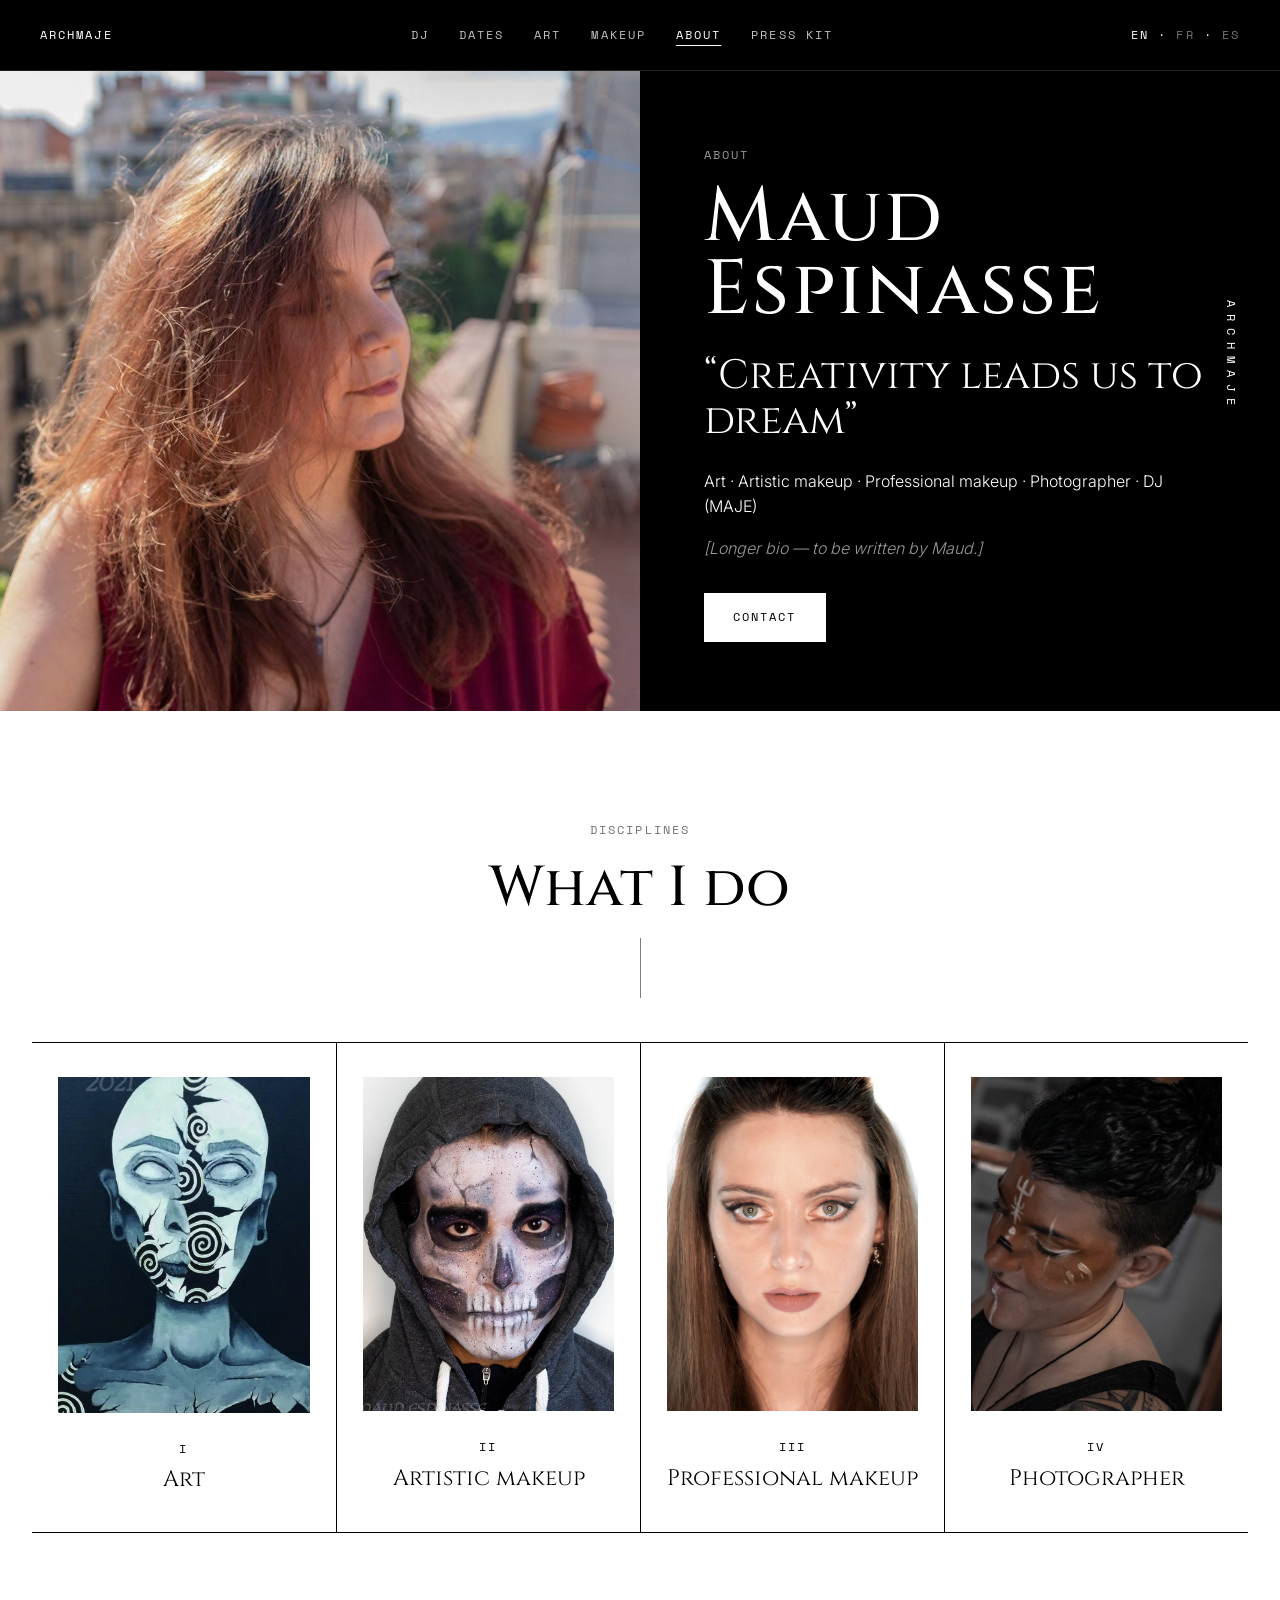
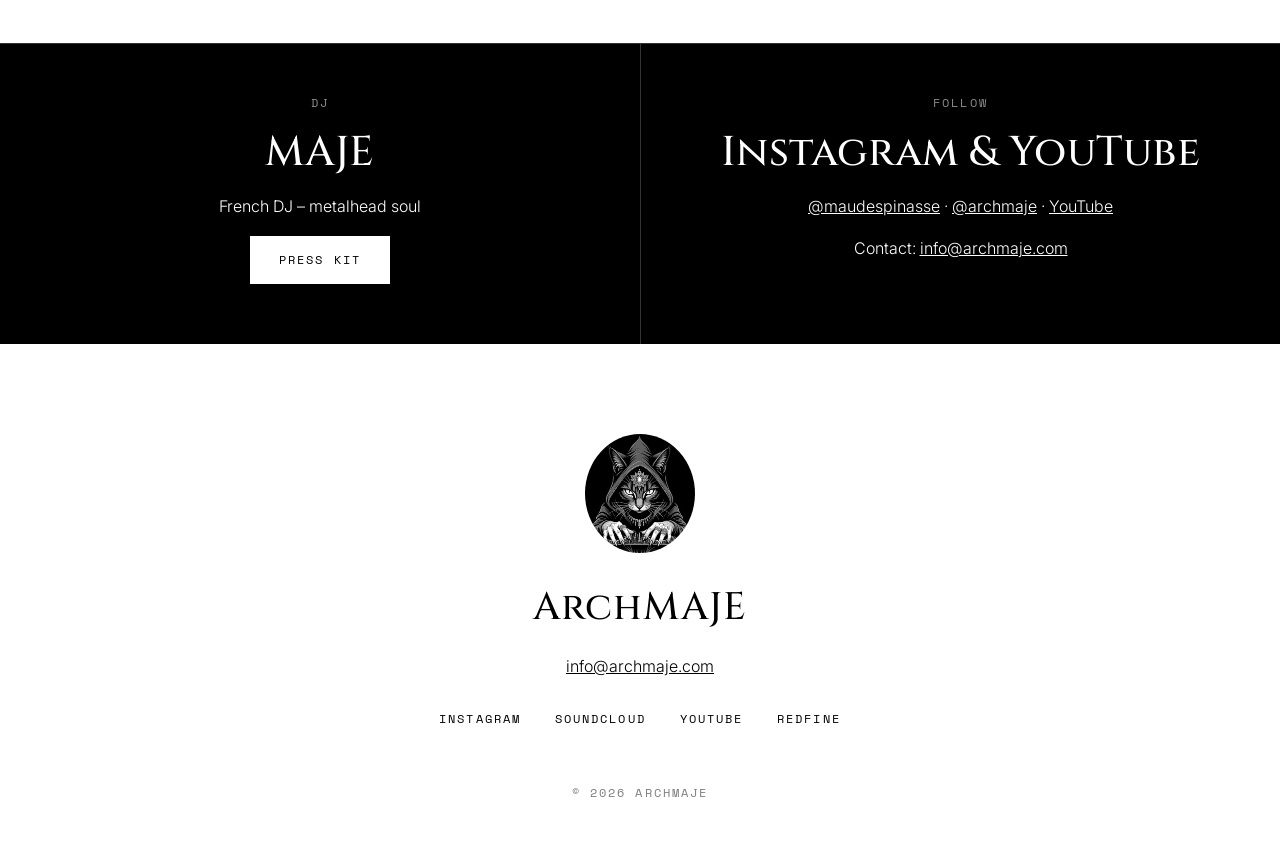
==== about/index.html @ 36b5176a "Publish the ArchMAJE redesign as the GitHub Pages site. Replace the old home page and art-creation, " ====
<!doctype html>
<html lang="en">
<head>
<meta charset="utf-8"><meta name="viewport" content="width=device-width,initial-scale=1">
<title>About — MAJE · ArchMAJE</title>
<link rel="stylesheet" href="../base.css">
<link rel="stylesheet" href="../site.css">
</head>
<body>
<div class="dark" style="position:relative">
 <div class="top">
  <a class="mono home" href="../">ArchMAJE</a>
  <nav class="mono"><a href="../#dj">DJ</a><a href="../#dates">Dates</a><a href="../art/">Art</a><a href="../makeup/">Makeup</a><a href="../about/" class="cur">About</a><a href="../press-kit/">Press kit</a></nav>
  <span class="lang mono"><a class="on" href="#">EN</a> · <a href="#">FR</a> · <a href="#">ES</a></span>
 </div>
<style>
.me{display:grid;grid-template-columns:1fr 1fr;align-items:center}
.me img{width:100%;aspect-ratio:1;object-fit:cover}
.me .t{padding:60px 64px}
.me h1{font-family:var(--fd);letter-spacing:.03em;font-weight:500;font-size:clamp(3rem,6vw,5.2rem);line-height:.95;margin:14px 0 26px}
blockquote{font-family:var(--fc);font-size:clamp(1.8rem,3.2vw,2.6rem);line-height:1.1;margin:0 0 26px}
.disc{display:grid;grid-template-columns:repeat(4,minmax(0,1fr));border-top:1px solid #000;border-bottom:1px solid #000}
.disc a{display:block;text-decoration:none;padding:34px 26px 40px;text-align:center}
.disc a+a{border-left:1px solid #000}
.disc img{width:100%;aspect-ratio:3/4;object-fit:cover;margin-bottom:22px}
.disc h3{font-family:var(--fc);font-weight:400;font-size:1.4rem;line-height:1.05;margin:8px 0 0}
.cols{display:grid;grid-template-columns:1fr 1fr;gap:0;border-top:1px solid #333}
.cols>div{padding:50px 40px;text-align:center}.cols>div+div{border-left:1px solid #333}
@media (max-width:860px){.me,.cols{grid-template-columns:1fr}.me .t{padding:44px 20px}
.disc{grid-template-columns:repeat(2,minmax(0,1fr))}.disc a:nth-child(3){border-left:0}.disc a:nth-child(n+3){border-top:1px solid #000}.disc a{padding:22px 12px 28px}.disc h3{font-size:1.1rem}
.cols>div+div{border-left:0;border-top:1px solid #333}}
</style>
 <div class="me">
  <img src="../assets/site/portrait.jpg" alt="Portrait of Maud Espinasse">
  <div class="t"><span class="mono" style="opacity:.6">About</span>
   <h1>Maud Espinasse</h1>
   <blockquote>“Creativity leads us to dream”</blockquote>
   <p>Art · Artistic makeup · Professional makeup · Photographer · DJ (MAJE)</p>
   <p class="ph">[Longer bio — to be written by Maud.]</p>
   <a class="btn fill mono" href="mailto:info@archmaje.com" style="margin:16px 0 0">Contact</a>
  </div>
 </div>
 <span class="vert mono">ARCHMAJE</span>
</div>
<section class="light"><div class="wide">
 <span class="num mono">Disciplines</span>
 <h2>What I do</h2>
 <div class="rule"></div>
 <div class="disc"><a href="../art/"><img src="../assets/site/me/SPIRAL.jpg" alt="Art"><span class="mono">I</span><h3>Art</h3></a><a href="../makeup/#artistic"><img src="../assets/site/me/JONSQUELETTE.jpg" alt="Artistic makeup"><span class="mono">II</span><h3>Artistic makeup</h3></a><a href="../makeup/#photoshoot"><img src="../assets/site/me/Victoria2Final.jpg" alt="Professional makeup"><span class="mono">III</span><h3>Professional makeup</h3></a><a href="../makeup/#photography"><img src="../assets/site/me/DSC9454CROP.jpg" alt="Photographer"><span class="mono">IV</span><h3>Photographer</h3></a></div>
</div></section>
<section class="dark" style="padding:0"><div class="cols">
 <div><span class="num mono">DJ</span><h2 style="font-size:2.6rem">MAJE</h2><p>French DJ – metalhead soul</p><a class="btn fill mono" href="../press-kit/">Press kit</a></div>
 <div><span class="num mono">Follow</span><h2 style="font-size:2.6rem">Instagram &amp; YouTube</h2><p><a href="https://www.instagram.com/maudespinasse/">@maudespinasse</a> · <a href="https://www.instagram.com/archmaje/">@archmaje</a> · <a href="https://www.youtube.com/@archmaje">YouTube</a></p><p>Contact: <a href="mailto:info@archmaje.com">info@archmaje.com</a></p></div>
</div></section>
<footer class="light">
 <img class="catmini" src="../assets/logo-cat-only.jpg" alt="">
 <p style="font-family:var(--fd);letter-spacing:.03em;font-weight:500;font-size:2.4rem;margin:0">ArchMAJE</p>
 <p><a href="mailto:info@archmaje.com">info@archmaje.com</a></p>
 <div class="soc mono"><a href="https://www.instagram.com/archmaje/">Instagram</a><a href="https://soundcloud.com/maud-espinasse">SoundCloud</a><a href="https://www.youtube.com/@archmaje">YouTube</a><a href="https://archmaje.com/redfine/">Redfine</a></div>
 <p class="mono" style="opacity:.5">© 2026 ArchMAJE</p>
</footer>
</body></html>
---- base.css ----
@font-face{font-family:"Cinzel";src:url("assets/fonts/alt/cinzel/Cinzel%5Bwght%5D.ttf") format("truetype");font-weight:400 900;font-display:swap}
:root{--fd:"Cinzel",serif;--fc:"Cinzel",serif}
@font-face{font-family:"Inter";src:url(assets/fonts/Inter.ttf) format("truetype");font-weight:100 900;font-display:swap}
@font-face{font-family:"Space Mono";src:url(assets/fonts/SpaceMono.ttf) format("truetype");font-display:swap}
*,*::before,*::after{box-sizing:border-box}
html{scroll-behavior:smooth}
body{margin:0;font-family:"Inter",system-ui,sans-serif;font-weight:300;line-height:1.6;-webkit-font-smoothing:antialiased}
img{max-width:100%;display:block}
a{color:inherit}
.mono{font-family:"Space Mono",monospace;text-transform:uppercase;letter-spacing:.18em;font-size:.72rem}
.serif{font-family:var(--fc);font-weight:400}
.bw{filter:grayscale(1) contrast(1.1);transition:filter .4s}
.bw:hover{filter:grayscale(0)}
.lang a{text-decoration:none;opacity:.45}.lang a.on{opacity:1}
.ph{opacity:.55;font-style:italic}
.icon{width:18px;height:18px;fill:currentColor;vertical-align:-3px}
---- site.css ----
/* Shared Grimoire styles for sub-pages */
body{background:#fff;color:#000}
.wrap{max-width:1120px;margin:0 auto;padding:0 32px}
.wide{max-width:1360px;margin:0 auto;padding:0 32px}
.dark{background:#000;color:#fff}
.light{background:#fff;color:#000}
.top{display:flex;justify-content:space-between;align-items:center;gap:20px;padding:26px 40px;border-bottom:1px solid #222}
.top .home{text-decoration:none}
.top nav{display:flex;gap:30px}
.top nav a{text-decoration:none;opacity:.75}
.top nav a:hover,.top nav a.cur{opacity:1;text-decoration:underline;text-underline-offset:6px}
.phero{text-align:center;padding:70px 0 90px;position:relative}
.phero .cat{width:110px;height:110px;border-radius:50%;object-fit:cover;object-position:50% 25%;margin:0 auto 34px;border:1px solid #333}
.phero h1{font-family:var(--fd);letter-spacing:.03em;font-weight:500;font-size:clamp(2.8rem,7vw,6rem);line-height:1;margin:0 0 18px}
.phero p.sub{max-width:620px;margin:0 auto;opacity:.75}
.vert{position:absolute;right:40px;top:50%;transform:translateY(-50%);writing-mode:vertical-rl;letter-spacing:.6em}
.num{display:block;text-align:center;margin-bottom:18px;opacity:.55}
h2{font-family:var(--fd);font-weight:500;text-align:center;font-size:clamp(1.9rem,4.4vw,3.6rem);line-height:1.1;margin:0 0 18px;letter-spacing:.01em}
.rule{width:1px;height:60px;background:currentColor;margin:0 auto 44px;opacity:.5}
section{padding:110px 0}
.btn{display:inline-block;border:1px solid currentColor;padding:14px 28px;text-decoration:none;margin:0 6px 10px}
.dark .btn.fill{background:#fff;color:#000;border-color:#fff}
.light .btn.fill{background:#000;color:#fff;border-color:#000}
.center{text-align:center}
.gal{columns:3 300px;column-gap:18px}
.gal a{display:block;break-inside:avoid;margin:0 0 18px}
.gal img{width:100%;height:auto;transition:opacity .3s}
.gal a:hover img{opacity:.85}
.chips{display:flex;justify-content:center;flex-wrap:wrap;gap:10px;margin:0 0 0}
.chips a{border:1px solid currentColor;padding:9px 16px;text-decoration:none}
.ph{opacity:.6;font-style:italic}
footer{text-align:center;padding:90px 0 40px}
footer .catmini{width:110px;margin:0 auto 24px;border-radius:50%}
footer .soc{display:flex;justify-content:center;gap:34px;margin:30px 0 56px;flex-wrap:wrap}
footer .soc a{text-decoration:none}
@media (max-width:860px){
 .top{flex-wrap:wrap;padding:16px 20px;gap:12px}
 .top nav{order:3;width:100%;overflow-x:auto;gap:12px;padding-bottom:4px;white-space:nowrap;justify-content:space-between;font-size:.62rem;letter-spacing:.1em}
 .vert{display:none}
 .wrap,.wide{padding:0 18px}
 section{padding:72px 0}
 .phero{padding:48px 0 64px}
 .gal{columns:2;column-gap:10px}.gal a{margin-bottom:10px}
}
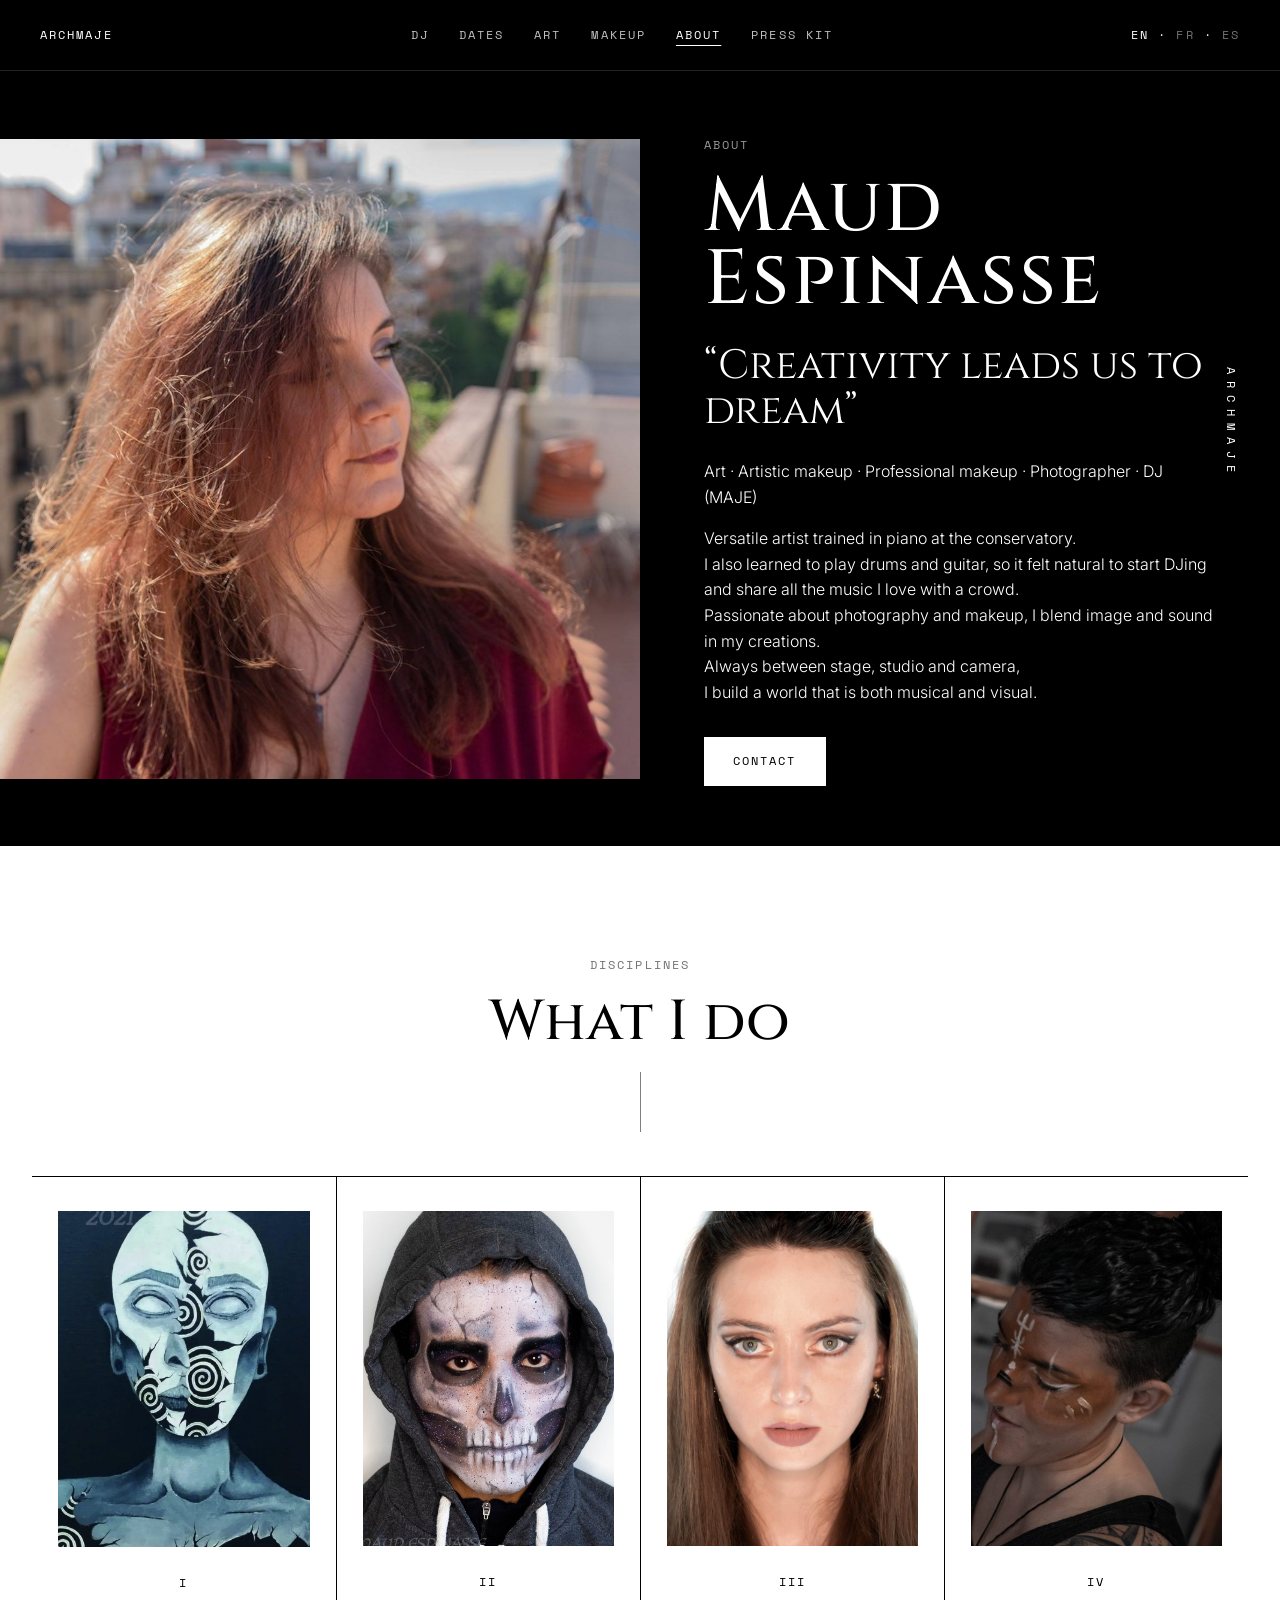
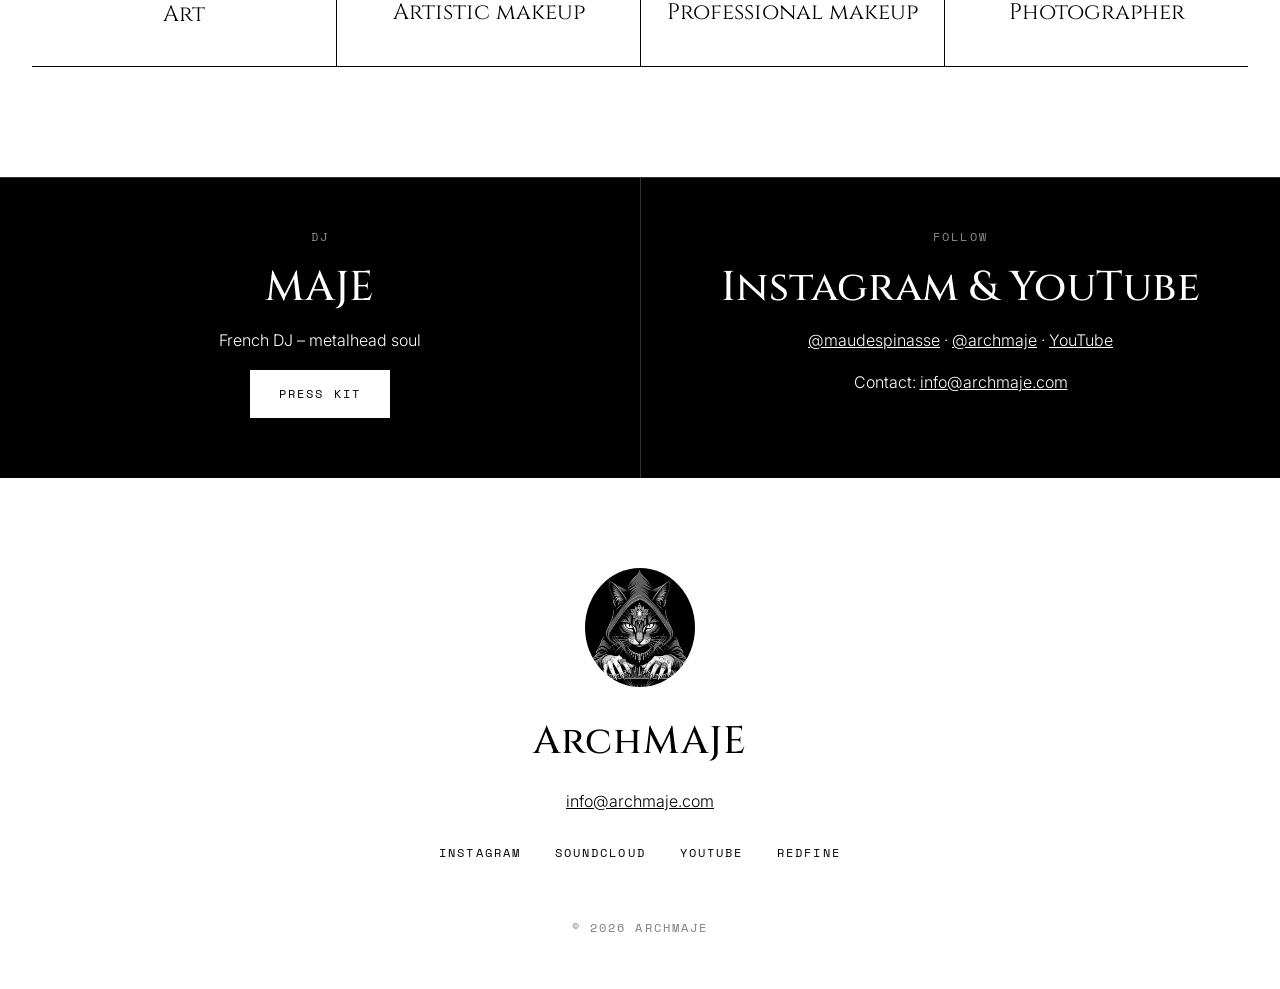
==== commit b13b31d1: "Replace the About placeholder with Maud's bio. Co-authored-by: Omunet <Omunet@users.noreply.github.c" ====
--- a/about/index.html
+++ b/about/index.html
@@ -2,6 +2,11 @@
 <html lang="en">
 <head>
 <meta charset="utf-8"><meta name="viewport" content="width=device-width,initial-scale=1">
+<link rel="icon" href="/favicon.ico" sizes="16x16 32x32 48x48">
+<link rel="icon" type="image/png" sizes="32x32" href="/favicon-32x32.png">
+<link rel="icon" type="image/png" sizes="16x16" href="/favicon-16x16.png">
+<link rel="apple-touch-icon" sizes="180x180" href="/apple-touch-icon.png">
+<link rel="manifest" href="/site.webmanifest">
 <title>About — MAJE · ArchMAJE</title>
 <link rel="stylesheet" href="../base.css">
 <link rel="stylesheet" href="../site.css">
@@ -36,7 +41,11 @@
    <h1>Maud Espinasse</h1>
    <blockquote>“Creativity leads us to dream”</blockquote>
    <p>Art · Artistic makeup · Professional makeup · Photographer · DJ (MAJE)</p>
-   <p class="ph">[Longer bio — to be written by Maud.]</p>
+   <p>Versatile artist trained in piano at the conservatory.<br>
+   I also learned to play drums and guitar, so it felt natural to start DJing and share all the music I love with a crowd.<br>
+   Passionate about photography and makeup, I blend image and sound in my creations.<br>
+   Always between stage, studio and camera,<br>
+   I build a world that is both musical and visual.</p>
    <a class="btn fill mono" href="mailto:info@archmaje.com" style="margin:16px 0 0">Contact</a>
   </div>
  </div>
--- a/site.css
+++ b/site.css
@@ -42,3 +42,55 @@
  .phero{padding:48px 0 64px}
  .gal{columns:2;column-gap:10px}.gal a{margin-bottom:10px}
 }
+/* Redfine page only — three service columns */
+.rf-services{display:grid;grid-template-columns:repeat(3,minmax(0,1fr));border-top:1px solid #000;border-bottom:1px solid #000}
+.rf-services>div{padding:40px 24px 44px;text-align:center}
+.rf-services>div+div{border-left:1px solid #000}
+.rf-services h2{font-size:1.7rem;margin:0 0 18px}
+.rf-services p{margin:0;line-height:1.9}
+.rf-note{max-width:720px;margin:52px auto 0;text-align:center;font-size:1.08rem;line-height:1.8}
+.rf-contact .chips{margin-bottom:4px}
+.rf-contact p{margin:26px 0 0;font-size:1.05rem;line-height:1.9}
+@media (max-width:860px){
+ .rf-services{grid-template-columns:1fr}
+ .rf-services>div+div{border-left:0;border-top:1px solid #000}
+ .rf-services>div{padding:32px 14px 36px}
+ .rf-note{margin-top:36px}
+}
+/* DJ home — Listen & Watch */
+#listen{padding:110px 0 0}
+#listen .listen-grid{display:grid;grid-template-columns:minmax(0,1fr) minmax(0,1fr);gap:32px;align-items:start}
+#listen .listen-k{display:block;text-align:center;margin-bottom:16px;opacity:.55}
+#listen .listen-frame{border:1px solid #000;background:#000;line-height:0}
+#listen .listen-sc .listen-frame{height:450px}
+#listen .listen-yt .listen-frame{position:relative;width:100%;aspect-ratio:16/9}
+#listen iframe{width:100%;height:100%;border:0;display:block}
+#listen .listen-yt iframe{position:absolute;inset:0}
+@media (max-width:860px){
+ #listen{padding:72px 0 0}
+ #listen .listen-grid{grid-template-columns:1fr;gap:40px}
+ #listen .listen-sc .listen-frame{height:420px}
+}
+/* Latest Instagram posts. Thumbnails keep their original colours. */
+.igfeed{padding:36px 0 28px}
+.igfeed.has-posts{padding:88px 0 72px}
+.igfeed .num,.igfeed h2,.igfeed .rule{display:none}
+.igfeed .num{text-transform:none;letter-spacing:.12em}
+.igfeed.has-posts .num,.igfeed.has-posts h2{display:block}
+.igfeed.has-posts .rule{display:block}
+.igfeed .ig-row{display:grid;grid-template-columns:repeat(3,minmax(0,1fr));gap:16px;margin:0 auto}
+.igfeed .ig-row:empty{display:none}
+.igfeed .ig-row a{position:relative;display:block;aspect-ratio:1/1;overflow:hidden;border:1px solid currentColor;line-height:0;text-decoration:none}
+.igfeed .ig-row img{position:absolute;inset:0;width:100%;height:100%;object-fit:cover;filter:none;transition:opacity .3s}
+.igfeed .ig-row a:hover img{opacity:.85}
+.igfeed .ig-row a:focus-visible{outline:2px solid currentColor;outline-offset:3px}
+.igfeed .ig-more{text-align:center;margin:0}
+.igfeed.has-posts .ig-more{margin-top:28px}
+.igfeed .ig-more a{font-family:"Space Mono",monospace;text-transform:uppercase;letter-spacing:.18em;font-size:.72rem;text-decoration:none;border-bottom:1px solid currentColor;padding-bottom:3px}
+.igfeed .ig-more a:hover{opacity:.65}
+@media (max-width:860px){
+ .igfeed{padding:28px 0 24px}
+ .igfeed.has-posts{padding:64px 0 56px}
+ .igfeed .ig-row{display:flex;gap:12px;overflow-x:auto;scroll-snap-type:x mandatory;padding:0 0 8px;-webkit-overflow-scrolling:touch}
+ .igfeed .ig-row a{flex:0 0 78%;scroll-snap-align:center}
+}
